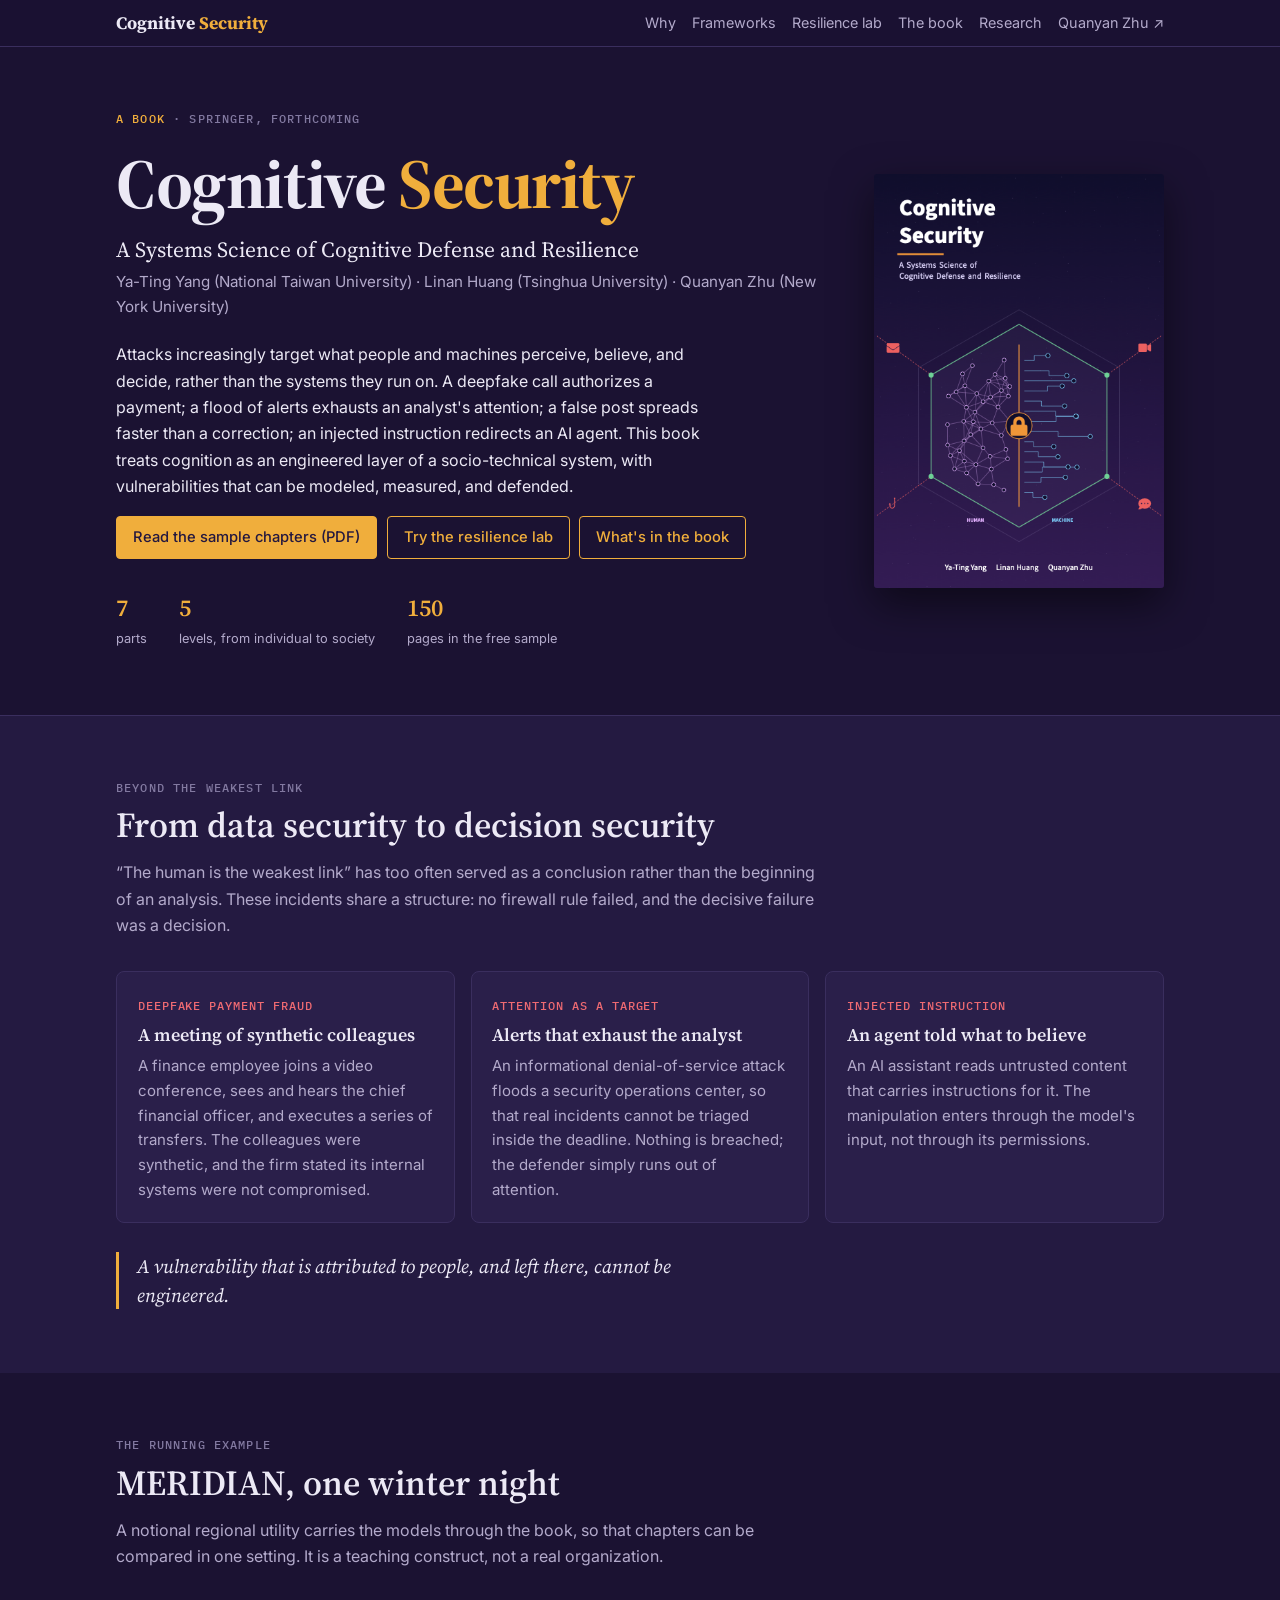
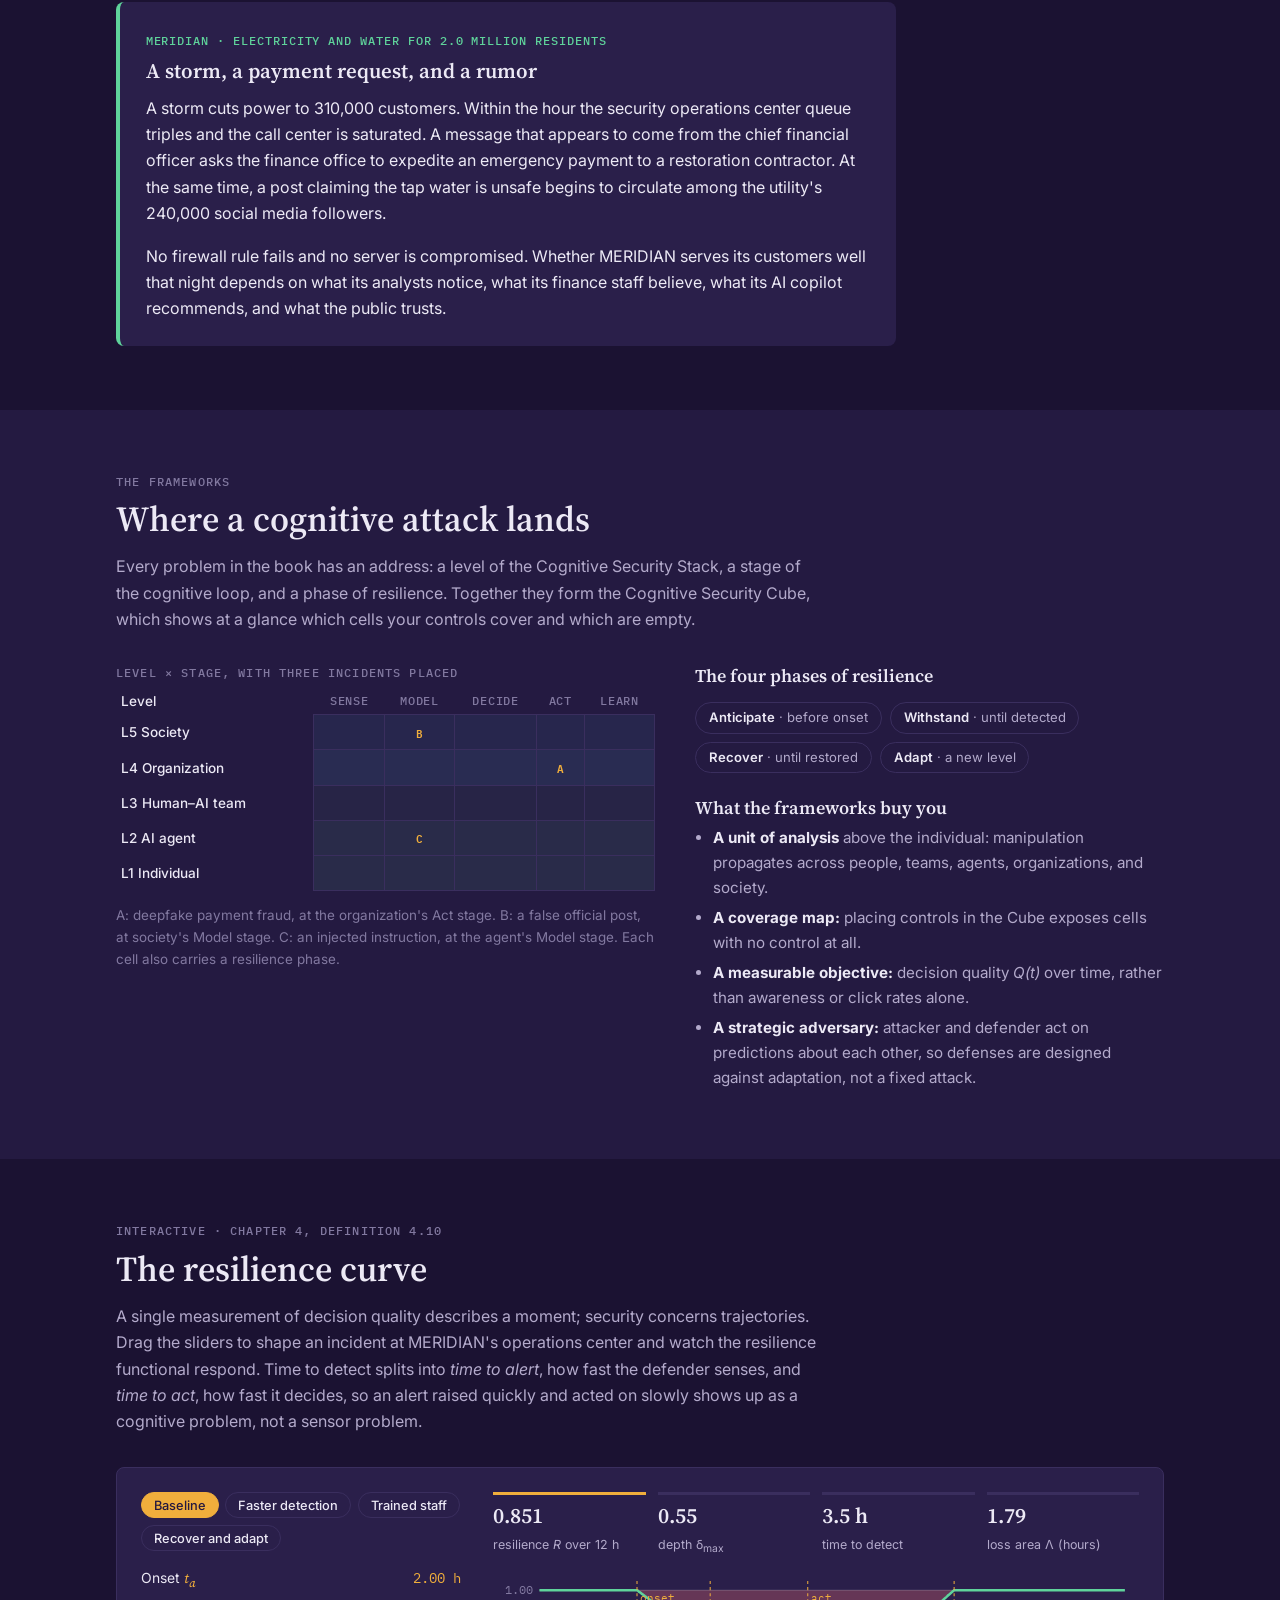
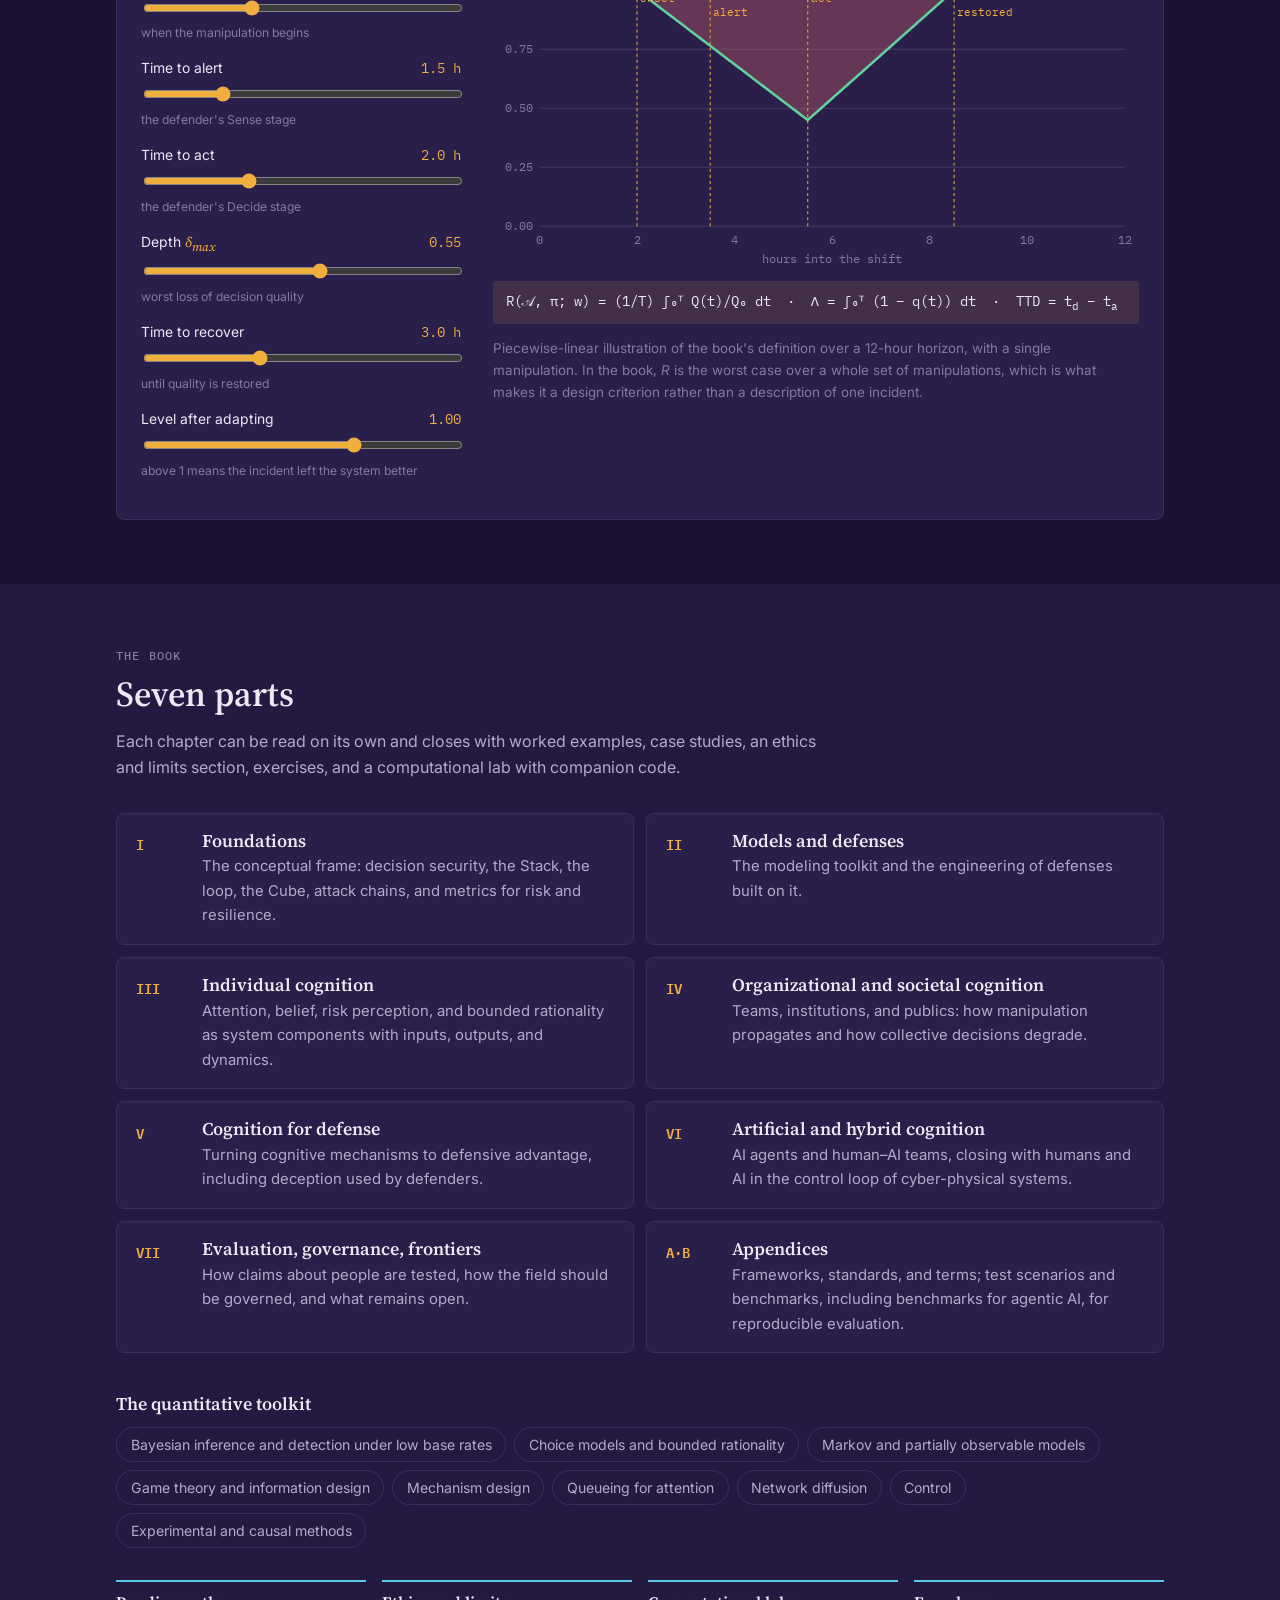
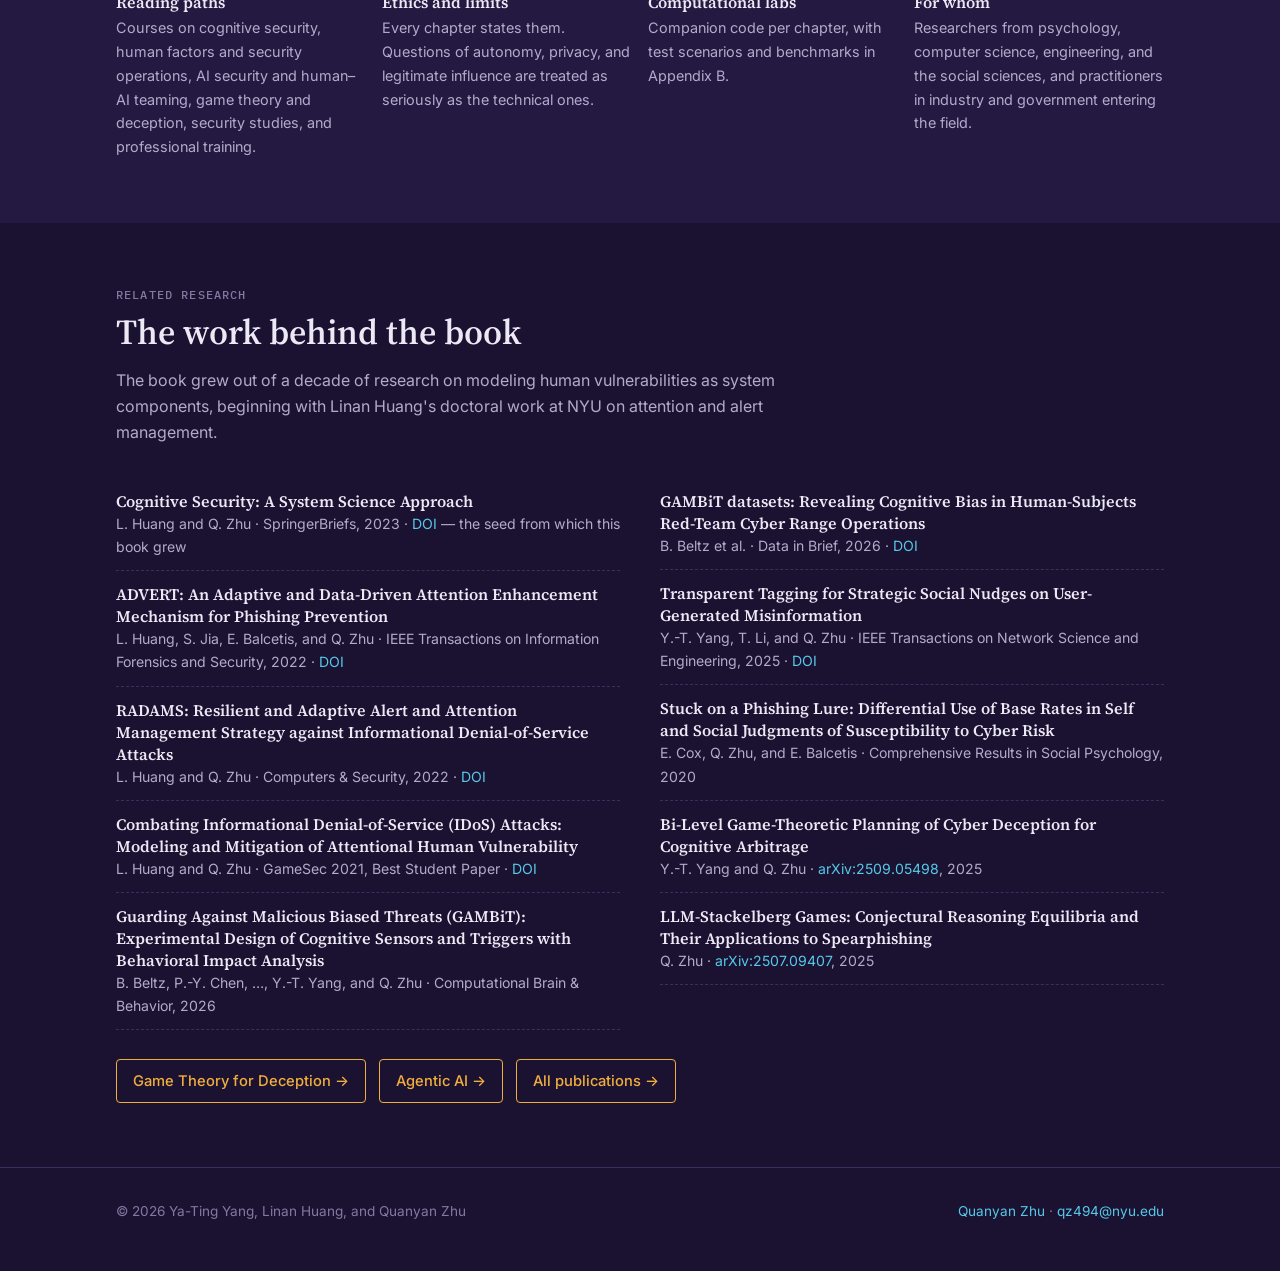
==== cognitive-security/index.html @ 88031d75 "Add Cognitive Security book site under /cognitive-security Co-Authored-By: Claude Opus 5 <noreply@an" ====
<!DOCTYPE html>
<html lang="en">
<head>
  <meta charset="utf-8">
  <meta name="viewport" content="width=device-width, initial-scale=1">
  <title>Cognitive Security: A Systems Science of Cognitive Defense and Resilience</title>
  <meta name="description" content="Cognitive Security, a book by Ya-Ting Yang, Linan Huang and Quanyan Zhu: a systems science of cognitive defense and resilience. Frameworks, an interactive resilience lab, free sample chapters, and the research behind them.">
  <meta name="author" content="Ya-Ting Yang, Linan Huang, Quanyan Zhu">
  <meta name="theme-color" content="#1b1232">
  <link rel="canonical" href="https://quanyan8.github.io/cognitive-security/">
  <meta property="og:type" content="book">
  <meta property="og:site_name" content="Quanyan Zhu">
  <meta property="og:title" content="Cognitive Security: A Systems Science of Cognitive Defense and Resilience">
  <meta property="og:description" content="Human and machine cognition as a security frontier: frameworks, metrics, an interactive resilience lab, and free sample chapters.">
  <meta property="og:url" content="https://quanyan8.github.io/cognitive-security/">
  <meta property="og:image" content="https://quanyan8.github.io/assets/books/cognitive-security-cover.png">
  <meta name="twitter:card" content="summary_large_image">
  <link rel="icon" href="data:image/svg+xml,%3Csvg xmlns='http://www.w3.org/2000/svg' viewBox='0 0 32 32'%3E%3Crect width='32' height='32' rx='4' fill='%231b1232'/%3E%3Ccircle cx='11' cy='16' r='5' fill='none' stroke='%235fd39b' stroke-width='2'/%3E%3Cpath d='M21 11h6M21 16h6M21 21h6' stroke='%2356c8e8' stroke-width='2'/%3E%3Ccircle cx='16' cy='16' r='2.4' fill='%23f0ae3c'/%3E%3C/svg%3E">
  <link rel="preconnect" href="https://fonts.googleapis.com">
  <link rel="preconnect" href="https://fonts.gstatic.com" crossorigin>
  <link href="https://fonts.googleapis.com/css2?family=Inter:wght@400;500;600&family=Source+Serif+4:ital,opsz,wght@0,8..60,400;0,8..60,600;0,8..60,700;1,8..60,400&family=IBM+Plex+Mono:wght@400;500;600&display=swap" rel="stylesheet">
  <link rel="stylesheet" href="style.css">
  <script type="application/ld+json">
  {
    "@context": "https://schema.org",
    "@type": "Book",
    "name": "Cognitive Security: A Systems Science of Cognitive Defense and Resilience",
    "author": [
      {"@type": "Person", "name": "Ya-Ting Yang"},
      {"@type": "Person", "name": "Linan Huang"},
      {"@type": "Person", "@id": "https://quanyan8.github.io/#person", "name": "Quanyan Zhu", "url": "https://quanyan8.github.io/"}
    ],
    "publisher": {"@type": "Organization", "name": "Springer"},
    "url": "https://quanyan8.github.io/cognitive-security/",
    "image": "https://quanyan8.github.io/assets/books/cognitive-security-cover.png",
    "inLanguage": "en",
    "about": ["Cognitive security", "Human factors in security", "Cyber deception", "Misinformation", "Human-AI teaming", "Resilience", "Game theory"],
    "workExample": {"@type": "Book", "name": "Cognitive Security: sample chapters (Part I)", "url": "https://quanyan8.github.io/assets/books/cognitive-security-sample.pdf", "bookFormat": "https://schema.org/EBook", "isAccessibleForFree": true}
  }
  </script>
</head>
<body>
  <nav class="nav" aria-label="Site"><div class="wrap">
    <a class="brand" href="./">Cognitive <span>Security</span></a>
    <div class="links">
      <a href="#why">Why</a>
      <a href="#frameworks">Frameworks</a>
      <a href="#lab">Resilience lab</a>
      <a href="#parts">The book</a>
      <a href="#research">Research</a>
      <a href="../">Quanyan Zhu ↗</a>
    </div>
  </div></nav>

  <header class="hero"><div class="wrap grid">
    <div>
      <p class="label"><b>A book</b> · Springer, forthcoming</p>
      <h1>Cognitive <em>Security</em></h1>
      <p class="sub">A Systems Science of Cognitive Defense and Resilience</p>
      <p class="by">Ya-Ting Yang (National Taiwan University) · Linan Huang (Tsinghua University) · Quanyan Zhu (New York University)</p>
      <p class="lede">Attacks increasingly target what people and machines perceive, believe, and decide, rather than the
        systems they run on. A deepfake call authorizes a payment; a flood of alerts exhausts an analyst's attention; a
        false post spreads faster than a correction; an injected instruction redirects an AI agent. This book treats
        cognition as an engineered layer of a socio-technical system, with vulnerabilities that can be modeled,
        measured, and defended.</p>
      <div class="btns">
        <a class="btn primary" href="../assets/books/cognitive-security-sample.pdf">Read the sample chapters (PDF)</a>
        <a class="btn" href="#lab">Try the resilience lab</a>
        <a class="btn" href="#parts">What's in the book</a>
      </div>
      <div class="facts">
        <div><b>7</b><span>parts</span></div>
        <div><b>5</b><span>levels, from individual to society</span></div>
        <div><b>150</b><span>pages in the free sample</span></div>
      </div>
    </div>
    <a class="cover" href="../assets/books/cognitive-security-sample.pdf"><img src="../assets/books/cognitive-security-cover.png" alt="Cover of Cognitive Security by Ya-Ting Yang, Linan Huang and Quanyan Zhu" width="420" height="600"></a>
  </div></header>

  <main>
    <section id="why" class="band"><div class="wrap">
      <div class="sec-head">
        <span class="label">Beyond the weakest link</span>
        <h2>From data security to decision security</h2>
        <p>“The human is the weakest link” has too often served as a conclusion rather than the beginning of an
          analysis. These incidents share a structure: no firewall rule failed, and the decisive failure was a decision.</p>
      </div>
      <div class="cards">
        <div class="card"><span class="k">Deepfake payment fraud</span><h3>A meeting of synthetic colleagues</h3><p>A finance employee joins a video conference, sees and hears the chief financial officer, and executes a series of transfers. The colleagues were synthetic, and the firm stated its internal systems were not compromised.</p></div>
        <div class="card"><span class="k">Attention as a target</span><h3>Alerts that exhaust the analyst</h3><p>An informational denial-of-service attack floods a security operations center, so that real incidents cannot be triaged inside the deadline. Nothing is breached; the defender simply runs out of attention.</p></div>
        <div class="card"><span class="k">Injected instruction</span><h3>An agent told what to believe</h3><p>An AI assistant reads untrusted content that carries instructions for it. The manipulation enters through the model's input, not through its permissions.</p></div>
      </div>
      <p class="pull">A vulnerability that is attributed to people, and left there, cannot be engineered.</p>
    </div></section>

    <section id="scenario"><div class="wrap">
      <div class="sec-head">
        <span class="label">The running example</span>
        <h2>MERIDIAN, one winter night</h2>
        <p>A notional regional utility carries the models through the book, so that chapters can be compared in one
          setting. It is a teaching construct, not a real organization.</p>
      </div>
      <div class="scenario">
        <span class="k">MERIDIAN · electricity and water for 2.0 million residents</span>
        <h3>A storm, a payment request, and a rumor</h3>
        <p>A storm cuts power to 310,000 customers. Within the hour the security operations center queue triples and the
          call center is saturated. A message that appears to come from the chief financial officer asks the finance office
          to expedite an emergency payment to a restoration contractor. At the same time, a post claiming the tap water is
          unsafe begins to circulate among the utility's 240,000 social media followers.</p>
        <p>No firewall rule fails and no server is compromised. Whether MERIDIAN serves its customers well that night
          depends on what its analysts notice, what its finance staff believe, what its AI copilot recommends, and what the
          public trusts.</p>
      </div>
    </div></section>

    <section id="frameworks" class="band"><div class="wrap">
      <div class="sec-head">
        <span class="label">The frameworks</span>
        <h2>Where a cognitive attack lands</h2>
        <p>Every problem in the book has an address: a level of the Cognitive Security Stack, a stage of the cognitive
          loop, and a phase of resilience. Together they form the Cognitive Security Cube, which shows at a glance which
          cells your controls cover and which are empty.</p>
      </div>
      <div class="fw">
        <div class="grid-wrap">
          <table class="stack">
            <caption class="label" style="text-align:left;padding-bottom:.5rem">Level × stage, with three incidents placed</caption>
            <thead><tr><th class="lv">Level</th><th>Sense</th><th>Model</th><th>Decide</th><th>Act</th><th>Learn</th></tr></thead>
            <tbody>
              <tr><th class="lv">L5 Society</th><td></td><td class="hot"><span>B</span></td><td></td><td></td><td></td></tr>
              <tr><th class="lv">L4 Organization</th><td></td><td></td><td></td><td class="hot"><span>A</span></td><td></td></tr>
              <tr><th class="lv">L3 Human–AI team</th><td></td><td></td><td></td><td></td><td></td></tr>
              <tr><th class="lv">L2 AI agent</th><td></td><td class="hot"><span>C</span></td><td></td><td></td><td></td></tr>
              <tr><th class="lv">L1 Individual</th><td></td><td></td><td></td><td></td><td></td></tr>
            </tbody>
          </table>
          <p class="lab-note">A: deepfake payment fraud, at the organization's Act stage. B: a false official post, at society's
            Model stage. C: an injected instruction, at the agent's Model stage. Each cell also carries a resilience phase.</p>
        </div>
        <div>
          <h3>The four phases of resilience</h3>
          <div class="phases">
            <span class="phase"><b>Anticipate</b> · before onset</span>
            <span class="phase"><b>Withstand</b> · until detected</span>
            <span class="phase"><b>Recover</b> · until restored</span>
            <span class="phase"><b>Adapt</b> · a new level</span>
          </div>
          <h3 style="margin-top:1.5rem">What the frameworks buy you</h3>
          <ul>
            <li><b>A unit of analysis</b> above the individual: manipulation propagates across people, teams, agents, organizations, and society.</li>
            <li><b>A coverage map:</b> placing controls in the Cube exposes cells with no control at all.</li>
            <li><b>A measurable objective:</b> decision quality <i>Q(t)</i> over time, rather than awareness or click rates alone.</li>
            <li><b>A strategic adversary:</b> attacker and defender act on predictions about each other, so defenses are designed against adaptation, not a fixed attack.</li>
          </ul>
        </div>
      </div>
    </div></section>

    <section id="lab"><div class="wrap">
      <div class="sec-head">
        <span class="label">Interactive · Chapter 4, Definition 4.10</span>
        <h2>The resilience curve</h2>
        <p>A single measurement of decision quality describes a moment; security concerns trajectories. Drag the sliders to
          shape an incident at MERIDIAN's operations center and watch the resilience functional respond. Time to detect
          splits into <em>time to alert</em>, how fast the defender senses, and <em>time to act</em>, how fast it decides,
          so an alert raised quickly and acted on slowly shows up as a cognitive problem, not a sensor problem.</p>
      </div>
      <div class="lab">
        <form onsubmit="return false" aria-label="Resilience curve parameters">
          <div class="presets" role="group" aria-label="Scenarios">
            <button type="button" data-p="2,1.5,2,0.55,3,1" aria-pressed="true">Baseline</button>
            <button type="button" data-p="2,0.4,0.6,0.35,1.6,1" aria-pressed="false">Faster detection</button>
            <button type="button" data-p="2,1.5,2,0.25,3,1" aria-pressed="false">Trained staff</button>
            <button type="button" data-p="2,1.5,2,0.55,1.2,1.04" aria-pressed="false">Recover and adapt</button>
          </div>
          <div class="field"><label for="ta"><span>Onset <i>t<sub>a</sub></i></span><output id="ta-o"></output></label><input type="range" id="ta" min="0" max="6" step="0.25" value="2"><small>when the manipulation begins</small></div>
          <div class="field"><label for="tal"><span>Time to alert</span><output id="tal-o"></output></label><input type="range" id="tal" min="0.1" max="6" step="0.1" value="1.5"><small>the defender's Sense stage</small></div>
          <div class="field"><label for="tact"><span>Time to act</span><output id="tact-o"></output></label><input type="range" id="tact" min="0.1" max="6" step="0.1" value="2"><small>the defender's Decide stage</small></div>
          <div class="field"><label for="depth"><span>Depth <i>δ<sub>max</sub></i></span><output id="depth-o"></output></label><input type="range" id="depth" min="0.05" max="0.95" step="0.05" value="0.55"><small>worst loss of decision quality</small></div>
          <div class="field"><label for="ttr"><span>Time to recover</span><output id="ttr-o"></output></label><input type="range" id="ttr" min="0.2" max="8" step="0.2" value="3"><small>until quality is restored</small></div>
          <div class="field"><label for="adapt"><span>Level after adapting</span><output id="adapt-o"></output></label><input type="range" id="adapt" min="0.8" max="1.1" step="0.01" value="1"><small>above 1 means the incident left the system better</small></div>
        </form>
        <div>
          <div class="readout" aria-live="polite">
            <div class="r"><b id="r-R">–</b><span>resilience <i>R</i> over 12 h</span></div>
            <div><b id="r-depth">–</b><span>depth δ<sub>max</sub></span></div>
            <div><b id="r-ttd">–</b><span>time to detect</span></div>
            <div><b id="r-loss">–</b><span>loss area Λ (hours)</span></div>
          </div>
          <svg id="curve" viewBox="0 0 640 290" role="img" aria-labelledby="curve-title"><title id="curve-title">Normalized decision quality through an incident</title></svg>
          <div class="formula">R(𝒜, π; w) = (1/T) ∫₀ᵀ Q(t)/Q₀ dt &nbsp;·&nbsp; Λ = ∫₀ᵀ (1 − q(t)) dt &nbsp;·&nbsp; TTD = t<sub>d</sub> − t<sub>a</sub></div>
          <p class="lab-note">Piecewise-linear illustration of the book's definition over a 12-hour horizon, with a single
            manipulation. In the book, <i>R</i> is the worst case over a whole set of manipulations, which is what makes it a
            design criterion rather than a description of one incident.</p>
        </div>
      </div>
    </div></section>

    <section id="parts" class="band"><div class="wrap">
      <div class="sec-head">
        <span class="label">The book</span>
        <h2>Seven parts</h2>
        <p>Each chapter can be read on its own and closes with worked examples, case studies, an ethics and limits section,
          exercises, and a computational lab with companion code.</p>
      </div>
      <div class="parts">
        <div class="part"><span class="n">I</span><div><h3>Foundations</h3><p>The conceptual frame: decision security, the Stack, the loop, the Cube, attack chains, and metrics for risk and resilience.</p></div></div>
        <div class="part"><span class="n">II</span><div><h3>Models and defenses</h3><p>The modeling toolkit and the engineering of defenses built on it.</p></div></div>
        <div class="part"><span class="n">III</span><div><h3>Individual cognition</h3><p>Attention, belief, risk perception, and bounded rationality as system components with inputs, outputs, and dynamics.</p></div></div>
        <div class="part"><span class="n">IV</span><div><h3>Organizational and societal cognition</h3><p>Teams, institutions, and publics: how manipulation propagates and how collective decisions degrade.</p></div></div>
        <div class="part"><span class="n">V</span><div><h3>Cognition for defense</h3><p>Turning cognitive mechanisms to defensive advantage, including deception used by defenders.</p></div></div>
        <div class="part"><span class="n">VI</span><div><h3>Artificial and hybrid cognition</h3><p>AI agents and human–AI teams, closing with humans and AI in the control loop of cyber-physical systems.</p></div></div>
        <div class="part"><span class="n">VII</span><div><h3>Evaluation, governance, frontiers</h3><p>How claims about people are tested, how the field should be governed, and what remains open.</p></div></div>
        <div class="part"><span class="n">A·B</span><div><h3>Appendices</h3><p>Frameworks, standards, and terms; test scenarios and benchmarks, including benchmarks for agentic AI, for reproducible evaluation.</p></div></div>
      </div>

      <h3 style="margin:2.5rem 0 .8rem">The quantitative toolkit</h3>
      <ul class="tags">
        <li>Bayesian inference and detection under low base rates</li>
        <li>Choice models and bounded rationality</li>
        <li>Markov and partially observable models</li>
        <li>Game theory and information design</li>
        <li>Mechanism design</li>
        <li>Queueing for attention</li>
        <li>Network diffusion</li>
        <li>Control</li>
        <li>Experimental and causal methods</li>
      </ul>

      <div class="feats">
        <div class="feat"><h3>Reading paths</h3><p>Courses on cognitive security, human factors and security operations, AI security and human–AI teaming, game theory and deception, security studies, and professional training.</p></div>
        <div class="feat"><h3>Ethics and limits</h3><p>Every chapter states them. Questions of autonomy, privacy, and legitimate influence are treated as seriously as the technical ones.</p></div>
        <div class="feat"><h3>Computational labs</h3><p>Companion code per chapter, with test scenarios and benchmarks in Appendix B.</p></div>
        <div class="feat"><h3>For whom</h3><p>Researchers from psychology, computer science, engineering, and the social sciences, and practitioners in industry and government entering the field.</p></div>
      </div>
    </div></section>

    <section id="research"><div class="wrap">
      <div class="sec-head">
        <span class="label">Related research</span>
        <h2>The work behind the book</h2>
        <p>The book grew out of a decade of research on modeling human vulnerabilities as system components, beginning with
          Linan Huang's doctoral work at NYU on attention and alert management.</p>
      </div>
      <ul class="papers">
        <li><div class="t">Cognitive Security: A System Science Approach</div><div class="m">L. Huang and Q. Zhu · SpringerBriefs, 2023 · <a href="https://doi.org/10.1007/978-3-031-43652-9">DOI</a> — the seed from which this book grew</div></li>
        <li><div class="t">ADVERT: An Adaptive and Data-Driven Attention Enhancement Mechanism for Phishing Prevention</div><div class="m">L. Huang, S. Jia, E. Balcetis, and Q. Zhu · IEEE Transactions on Information Forensics and Security, 2022 · <a href="https://doi.org/10.1109/tifs.2022.3189530">DOI</a></div></li>
        <li><div class="t">RADAMS: Resilient and Adaptive Alert and Attention Management Strategy against Informational Denial-of-Service Attacks</div><div class="m">L. Huang and Q. Zhu · Computers &amp; Security, 2022 · <a href="https://doi.org/10.1016/j.cose.2022.102844">DOI</a></div></li>
        <li><div class="t">Combating Informational Denial-of-Service (IDoS) Attacks: Modeling and Mitigation of Attentional Human Vulnerability</div><div class="m">L. Huang and Q. Zhu · GameSec 2021, Best Student Paper · <a href="https://doi.org/10.1007/978-3-030-90370-1_17">DOI</a></div></li>
        <li><div class="t">Guarding Against Malicious Biased Threats (GAMBiT): Experimental Design of Cognitive Sensors and Triggers with Behavioral Impact Analysis</div><div class="m">B. Beltz, P.-Y. Chen, …, Y.-T. Yang, and Q. Zhu · Computational Brain &amp; Behavior, 2026</div></li>
        <li><div class="t">GAMBiT datasets: Revealing Cognitive Bias in Human-Subjects Red-Team Cyber Range Operations</div><div class="m">B. Beltz et al. · Data in Brief, 2026 · <a href="https://doi.org/10.1016/j.dib.2026.112476">DOI</a></div></li>
        <li><div class="t">Transparent Tagging for Strategic Social Nudges on User-Generated Misinformation</div><div class="m">Y.-T. Yang, T. Li, and Q. Zhu · IEEE Transactions on Network Science and Engineering, 2025 · <a href="https://doi.org/10.1109/TNSE.2025.3591983">DOI</a></div></li>
        <li><div class="t">Stuck on a Phishing Lure: Differential Use of Base Rates in Self and Social Judgments of Susceptibility to Cyber Risk</div><div class="m">E. Cox, Q. Zhu, and E. Balcetis · Comprehensive Results in Social Psychology, 2020</div></li>
        <li><div class="t">Bi-Level Game-Theoretic Planning of Cyber Deception for Cognitive Arbitrage</div><div class="m">Y.-T. Yang and Q. Zhu · <a href="https://arxiv.org/abs/2509.05498">arXiv:2509.05498</a>, 2025</div></li>
        <li><div class="t">LLM-Stackelberg Games: Conjectural Reasoning Equilibria and Their Applications to Spearphishing</div><div class="m">Q. Zhu · <a href="https://arxiv.org/abs/2507.09407">arXiv:2507.09407</a>, 2025</div></li>
      </ul>
      <div class="see">
        <a class="btn" href="../deception/">Game Theory for Deception →</a>
        <a class="btn" href="../agentic-ai/">Agentic AI →</a>
        <a class="btn" href="../publications.html">All publications →</a>
      </div>
    </div></section>
  </main>

  <footer><div class="wrap">
    <span>© 2026 Ya-Ting Yang, Linan Huang, and Quanyan Zhu</span>
    <span><a href="../">Quanyan Zhu</a> · <a href="mailto:qz494@nyu.edu">qz494@nyu.edu</a></span>
  </div></footer>

  <script>
  (function () {
    const $ = id => document.getElementById(id);
    const keys = ['ta', 'tal', 'tact', 'depth', 'ttr', 'adapt'];
    const H = 12;                       // evaluation horizon, hours
    const fmt = {
      ta: v => v.toFixed(2) + ' h', tal: v => v.toFixed(1) + ' h', tact: v => v.toFixed(1) + ' h',
      depth: v => v.toFixed(2), ttr: v => v.toFixed(1) + ' h', adapt: v => v.toFixed(2)
    };
    const svg = $('curve'), NS = 'http://www.w3.org/2000/svg';
    const W = 640, Hp = 290, L = 46, R = 14, T = 16, B = 40;
    const el = (n, a, t) => { const e = document.createElementNS(NS, n); for (const k in a) e.setAttribute(k, a[k]); if (t != null) e.textContent = t; svg.appendChild(e); return e; };

    // q(t): nominal until onset, degrading while undetected, recovering after the defender acts,
    // then settling at the adapted level. Piecewise linear, as in the book's illustration.
    function q(t, p) {
      const td = p.ta + p.tal + p.tact, tr = td + p.ttr, low = 1 - p.depth;
      if (t <= p.ta) return 1;
      if (t <= td) return 1 - p.depth * (t - p.ta) / Math.max(td - p.ta, 1e-6);
      if (t <= tr) return low + (p.adapt - low) * (t - td) / Math.max(p.ttr, 1e-6);
      return p.adapt;
    }

    function update() {
      const p = {};
      for (const k of keys) { p[k] = parseFloat($(k).value); $(k + '-o').textContent = fmt[k](p[k]); }
      const td = p.ta + p.tal + p.tact, tr = td + p.ttr;
      const N = 600, dt = H / N;
      let area = 0, loss = 0;
      for (let i = 0; i < N; i++) {
        const v = q((i + 0.5) * dt, p);
        area += v * dt; loss += (1 - v) * dt;
      }
      $('r-R').textContent = (area / H).toFixed(3);
      $('r-depth').textContent = p.depth.toFixed(2);
      $('r-ttd').textContent = (p.tal + p.tact).toFixed(1) + ' h';
      $('r-loss').textContent = loss.toFixed(2);

      while (svg.lastChild && svg.lastChild.nodeName !== 'title') svg.removeChild(svg.lastChild);
      const x = t => L + (W - L - R) * t / H;
      const y = v => Hp - B - (Hp - T - B) * v;
      for (let i = 0; i <= 4; i++) {
        const v = i / 4;
        el('line', { x1: L, x2: W - R, y1: y(v), y2: y(v), class: 'axis' });
        el('text', { x: L - 6, y: y(v) + 4, 'text-anchor': 'end' }, v.toFixed(2));
      }
      for (let h = 0; h <= H; h += 2) el('text', { x: x(h), y: Hp - B + 17, 'text-anchor': 'middle' }, h);
      el('text', { x: (L + W - R) / 2, y: Hp - 4, 'text-anchor': 'middle' }, 'hours into the shift');

      // Shade the deficit (below nominal) and any gain (above it).
      const pts = [];
      for (let i = 0; i <= N; i++) { const t = i * dt; pts.push([x(t), y(q(t, p)), q(t, p)]); }
      const seg = (test, cls) => {
        let run = [];
        const flush = () => {
          if (run.length > 1) {
            const d = 'M' + run[0][0].toFixed(1) + ' ' + y(1).toFixed(1) + ' ' +
              run.map(q2 => 'L' + q2[0].toFixed(1) + ' ' + q2[1].toFixed(1)).join(' ') +
              ' L' + run[run.length - 1][0].toFixed(1) + ' ' + y(1).toFixed(1) + ' Z';
            el('path', { d, class: cls });
          }
          run = [];
        };
        for (const pt of pts) { if (test(pt[2])) run.push(pt); else flush(); }
        flush();
      };
      seg(v => v < 1, 'loss');
      seg(v => v > 1, 'gain');
      el('line', { x1: L, x2: W - R, y1: y(1), y2: y(1), class: 'axis' });
      el('path', { d: pts.map((q2, i) => (i ? 'L' : 'M') + q2[0].toFixed(1) + ' ' + q2[1].toFixed(1)).join(' '), class: 'q' });

      [[p.ta, 'onset'], [p.ta + p.tal, 'alert'], [td, 'act'], [tr, 'restored']].forEach(([t, lbl], i) => {
        if (t > H) return;
        el('line', { x1: x(t), x2: x(t), y1: y(0), y2: y(1.04), class: 'mark' });
        el('text', { x: x(t) + 3, y: T + 12 + (i % 2) * 14, class: 'marklabel' }, lbl);
      });
    }

    document.querySelectorAll('.presets button').forEach(btn => btn.addEventListener('click', () => {
      const v = btn.dataset.p.split(',');
      keys.forEach((k, i) => { $(k).value = v[i]; });
      document.querySelectorAll('.presets button').forEach(b => b.setAttribute('aria-pressed', b === btn));
      update();
    }));
    keys.forEach(k => $(k).addEventListener('input', () => {
      document.querySelectorAll('.presets button').forEach(b => b.setAttribute('aria-pressed', 'false'));
      update();
    }));
    update();
  })();
  </script>
</body>
</html>
---- cognitive-security/style.css ----
/* Palette from the book cover: indigo field, a green human side, a cyan machine side, a gold lock. */
:root {
  color-scheme: dark;
  --bg: #1b1232;
  --bg-2: #241a41;
  --panel: #2a1f4a;
  --ink: #ece9f5;
  --muted: #b3aacb;
  --faint: #8279a0;
  --rule: #3a2e5e;
  --human: #5fd39b;
  --machine: #56c8e8;
  --gold: #f0ae3c;
  --coral: #ef6a72;
  --serif: "Source Serif 4", Georgia, serif;
  --sans: "Inter", -apple-system, BlinkMacSystemFont, "Segoe UI", sans-serif;
  --mono: "IBM Plex Mono", ui-monospace, Menlo, monospace;
}

* { box-sizing: border-box; }
html { scroll-behavior: smooth; scroll-padding-top: 64px; }
body { margin: 0; background: var(--bg); color: var(--ink); font: 16px/1.65 var(--sans); -webkit-font-smoothing: antialiased; }
a { color: var(--machine); text-decoration: none; }
a:hover { text-decoration: underline; }
h1, h2, h3 { font-family: var(--serif); line-height: 1.2; margin: 0; }
h2 { font-size: clamp(1.6rem, 3.2vw, 2.2rem); font-weight: 600; }
h3 { font-size: 1.12rem; font-weight: 600; }
p { margin: 0 0 1rem; }
.wrap { max-width: 1080px; margin: 0 auto; padding: 0 16px; }
.label { font: 500 .72rem var(--mono); letter-spacing: .1em; text-transform: uppercase; color: var(--faint); }
.label b { color: var(--gold); font-weight: 500; }

.nav { position: sticky; top: 0; z-index: 10; background: rgba(27, 18, 50, .92); backdrop-filter: blur(8px); border-bottom: 1px solid var(--rule); }
.nav .wrap { display: flex; align-items: center; gap: 1.25rem; padding: .7rem 16px; flex-wrap: wrap; }
.brand { font: 700 1.1rem var(--serif); color: var(--ink); }
.brand span { color: var(--gold); }
.nav .links { display: flex; gap: 1rem; flex-wrap: wrap; margin-left: auto; font-size: .9rem; }
.nav .links a { color: var(--muted); }
.nav .links a:hover { color: var(--ink); text-decoration: none; }

section { padding: 4rem 0; }
.band { background: var(--bg-2); }
.sec-head { margin-bottom: 2rem; max-width: 70ch; }
.sec-head .label { display: block; margin-bottom: .6rem; }
.sec-head p { color: var(--muted); margin-top: .8rem; }

/* Hero */
.hero { padding: 4rem 0; border-bottom: 1px solid var(--rule); }
.hero .grid { display: grid; grid-template-columns: 1fr 290px; gap: 3rem; align-items: center; }
.hero h1 { font-size: clamp(2.6rem, 7vw, 4.4rem); font-weight: 700; letter-spacing: -.02em; }
.hero h1 em { font-style: normal; color: var(--gold); }
.hero .sub { font: 400 clamp(1.1rem, 2.2vw, 1.35rem) var(--serif); margin: .5rem 0 .3rem; }
.hero .by { color: var(--muted); margin-bottom: 1.4rem; font-size: .95rem; }
.hero .lede { max-width: 60ch; }
.hero .cover img { width: 100%; height: auto; display: block; border-radius: 3px; box-shadow: 0 16px 42px rgba(0,0,0,.5); }
.btns { display: flex; flex-wrap: wrap; gap: .6rem; }
.btn { display: inline-block; padding: .55rem 1rem; border: 1.5px solid var(--gold); color: var(--gold); font-size: .92rem; font-weight: 500; border-radius: 4px; }
.btn:hover { background: rgba(240, 174, 60, .14); text-decoration: none; }
.btn.primary { background: var(--gold); color: #24183f; }
.btn.primary:hover { background: #f7c265; }
.facts { display: flex; gap: 2rem; flex-wrap: wrap; margin-top: 2rem; }
.facts b { display: block; font: 600 1.5rem var(--serif); color: var(--gold); }
.facts span { font-size: .8rem; color: var(--muted); }

.pull { font: italic 1.2rem/1.5 var(--serif); max-width: 62ch; border-left: 3px solid var(--gold); padding-left: 1.1rem; margin: 1.8rem 0 0; }

/* Incidents */
.cards { display: grid; grid-template-columns: repeat(3, 1fr); gap: 1rem; }
.card { background: var(--panel); border: 1px solid var(--rule); border-radius: 8px; padding: 1.2rem 1.3rem; }
.card .k { font: 500 .74rem var(--mono); letter-spacing: .08em; text-transform: uppercase; color: var(--coral); }
.card h3 { margin: .45rem 0 .5rem; }
.card p { color: var(--muted); font-size: .94rem; margin: 0; }

/* Scenario */
.scenario { background: var(--panel); border-left: 4px solid var(--human); border-radius: 8px; padding: 1.5rem 1.6rem; max-width: 78ch; }
.scenario .k { font: 500 .74rem var(--mono); letter-spacing: .08em; text-transform: uppercase; color: var(--human); }
.scenario h3 { margin: .4rem 0 .7rem; font-size: 1.3rem; }
.scenario p:last-child { margin-bottom: 0; }

/* Framework grid */
.fw { display: grid; grid-template-columns: 1.15fr 1fr; gap: 2.5rem; align-items: start; }
.grid-wrap { overflow-x: auto; }
table.stack { border-collapse: collapse; width: 100%; min-width: 420px; font-size: .84rem; }
table.stack th { font: 500 .72rem var(--mono); letter-spacing: .06em; text-transform: uppercase; color: var(--faint); font-weight: 500; padding: .35rem .3rem; text-align: center; }
table.stack th.lv { text-align: left; white-space: nowrap; color: var(--ink); font-family: var(--sans); font-size: .85rem; text-transform: none; letter-spacing: 0; }
table.stack td { border: 1px solid var(--rule); height: 2.2rem; background: rgba(95, 211, 155, .05); }
table.stack tr:nth-child(1) td { background: rgba(86, 200, 232, .07); }
table.stack tr:nth-child(2) td { background: rgba(86, 200, 232, .10); }
table.stack tr:nth-child(4) td, table.stack tr:nth-child(5) td { background: rgba(95, 211, 155, .09); }
table.stack td.hot { background: rgba(240, 174, 60, .3); position: relative; }
table.stack td.hot span { position: absolute; inset: 0; display: grid; place-items: center; font: 600 .7rem var(--mono); color: var(--gold); }
.phases { display: flex; gap: .5rem; flex-wrap: wrap; margin-top: 1rem; }
.phase { border: 1px solid var(--rule); border-radius: 999px; padding: .25rem .8rem; font-size: .82rem; color: var(--muted); }
.phase b { color: var(--ink); font-weight: 600; }
.fw ul { margin: .4rem 0 0; padding-left: 1.1rem; color: var(--muted); font-size: .95rem; }
.fw li { margin: .3rem 0; }
.fw li b { color: var(--ink); }

/* Resilience lab */
.lab { display: grid; grid-template-columns: 320px 1fr; gap: 2rem; background: var(--panel); border: 1px solid var(--rule); border-radius: 8px; padding: 1.5rem; }
.lab > * { min-width: 0; }
.field { margin-bottom: .9rem; }
.field label { display: flex; justify-content: space-between; gap: .5rem; font-size: .87rem; margin-bottom: .2rem; }
.field label i { font-family: var(--serif); font-style: italic; color: var(--gold); }
.field output { font-family: var(--mono); color: var(--gold); }
.field input { width: 100%; accent-color: var(--gold); }
.field small { display: block; font-size: .76rem; color: var(--faint); }
.presets { display: flex; gap: .4rem; flex-wrap: wrap; margin-bottom: 1rem; }
.presets button { font: 500 .8rem var(--sans); color: var(--ink); background: transparent; border: 1px solid var(--rule); border-radius: 999px; padding: .3rem .75rem; cursor: pointer; }
.presets button:hover { border-color: var(--gold); }
.presets button[aria-pressed="true"] { background: var(--gold); border-color: var(--gold); color: #24183f; }
.readout { display: grid; grid-template-columns: repeat(4, 1fr); gap: .75rem; margin-bottom: 1rem; }
.readout div { border-top: 3px solid var(--rule); padding-top: .4rem; }
.readout div.r { border-top-color: var(--gold); }
.readout b { display: block; font: 600 1.35rem var(--serif); font-variant-numeric: tabular-nums; }
.readout span { font-size: .78rem; color: var(--muted); }
#curve { width: 100%; height: auto; display: block; }
#curve text { font: 12px var(--mono); fill: var(--faint); }
#curve .axis { stroke: rgba(255,255,255,.12); }
#curve .q { stroke: var(--human); stroke-width: 2.5; fill: none; }
#curve .loss { fill: rgba(239, 106, 114, .3); }
#curve .gain { fill: rgba(95, 211, 155, .25); }
#curve .mark { stroke: var(--gold); stroke-dasharray: 3 3; stroke-width: 1; }
#curve .marklabel { fill: var(--gold); font-size: 11px; }
.formula { font-family: var(--mono); font-size: .85rem; background: rgba(240, 174, 60, .12); padding: .55rem .8rem; border-radius: 4px; margin-top: .9rem; overflow-x: auto; white-space: nowrap; }
.lab-note { font-size: .84rem; color: var(--faint); margin: .8rem 0 0; }

/* Parts */
.parts { display: grid; grid-template-columns: repeat(2, 1fr); gap: .75rem; }
.part { display: grid; grid-template-columns: 3.2rem 1fr; gap: .9rem; background: var(--panel); border: 1px solid var(--rule); border-radius: 8px; padding: 1rem 1.2rem; }
.part .n { font: 600 .85rem var(--mono); color: var(--gold); padding-top: .15rem; }
.part p { margin: .2rem 0 0; color: var(--muted); font-size: .93rem; }

/* Methods + features */
.tags { display: flex; flex-wrap: wrap; gap: .5rem; padding: 0; margin: 0; list-style: none; }
.tags li { border: 1px solid var(--rule); border-radius: 999px; padding: .3rem .85rem; font-size: .88rem; color: var(--muted); }
.feats { display: grid; grid-template-columns: repeat(4, 1fr); gap: 1rem; margin-top: 2rem; }
.feat { border-top: 2px solid var(--machine); padding-top: .7rem; }
.feat h3 { font-size: 1rem; }
.feat p { color: var(--muted); font-size: .9rem; margin: .25rem 0 0; }

/* Papers */
.papers { list-style: none; margin: 0; padding: 0; columns: 2; column-gap: 2.5rem; }
.papers li { break-inside: avoid; padding: .75rem 0; border-bottom: 1px dashed var(--rule); }
.papers .t { font: 600 1rem var(--serif); }
.papers .m { color: var(--muted); font-size: .88rem; }
.see { margin-top: 1.8rem; display: flex; gap: .8rem; flex-wrap: wrap; }

footer { padding: 2rem 0 3rem; color: var(--faint); font-size: .85rem; border-top: 1px solid var(--rule); }
footer .wrap { display: flex; justify-content: space-between; gap: 1rem; flex-wrap: wrap; }

@media (max-width: 880px) {
  .hero .grid, .fw, .lab, .parts { grid-template-columns: 1fr; }
  .hero .cover { max-width: 230px; }
  .cards, .feats { grid-template-columns: 1fr; }
  .readout { grid-template-columns: 1fr 1fr; }
  .papers { columns: 1; }
  section { padding: 3rem 0; }
}
@media (max-width: 520px) { .nav .links { margin-left: 0; gap: .8rem; } }
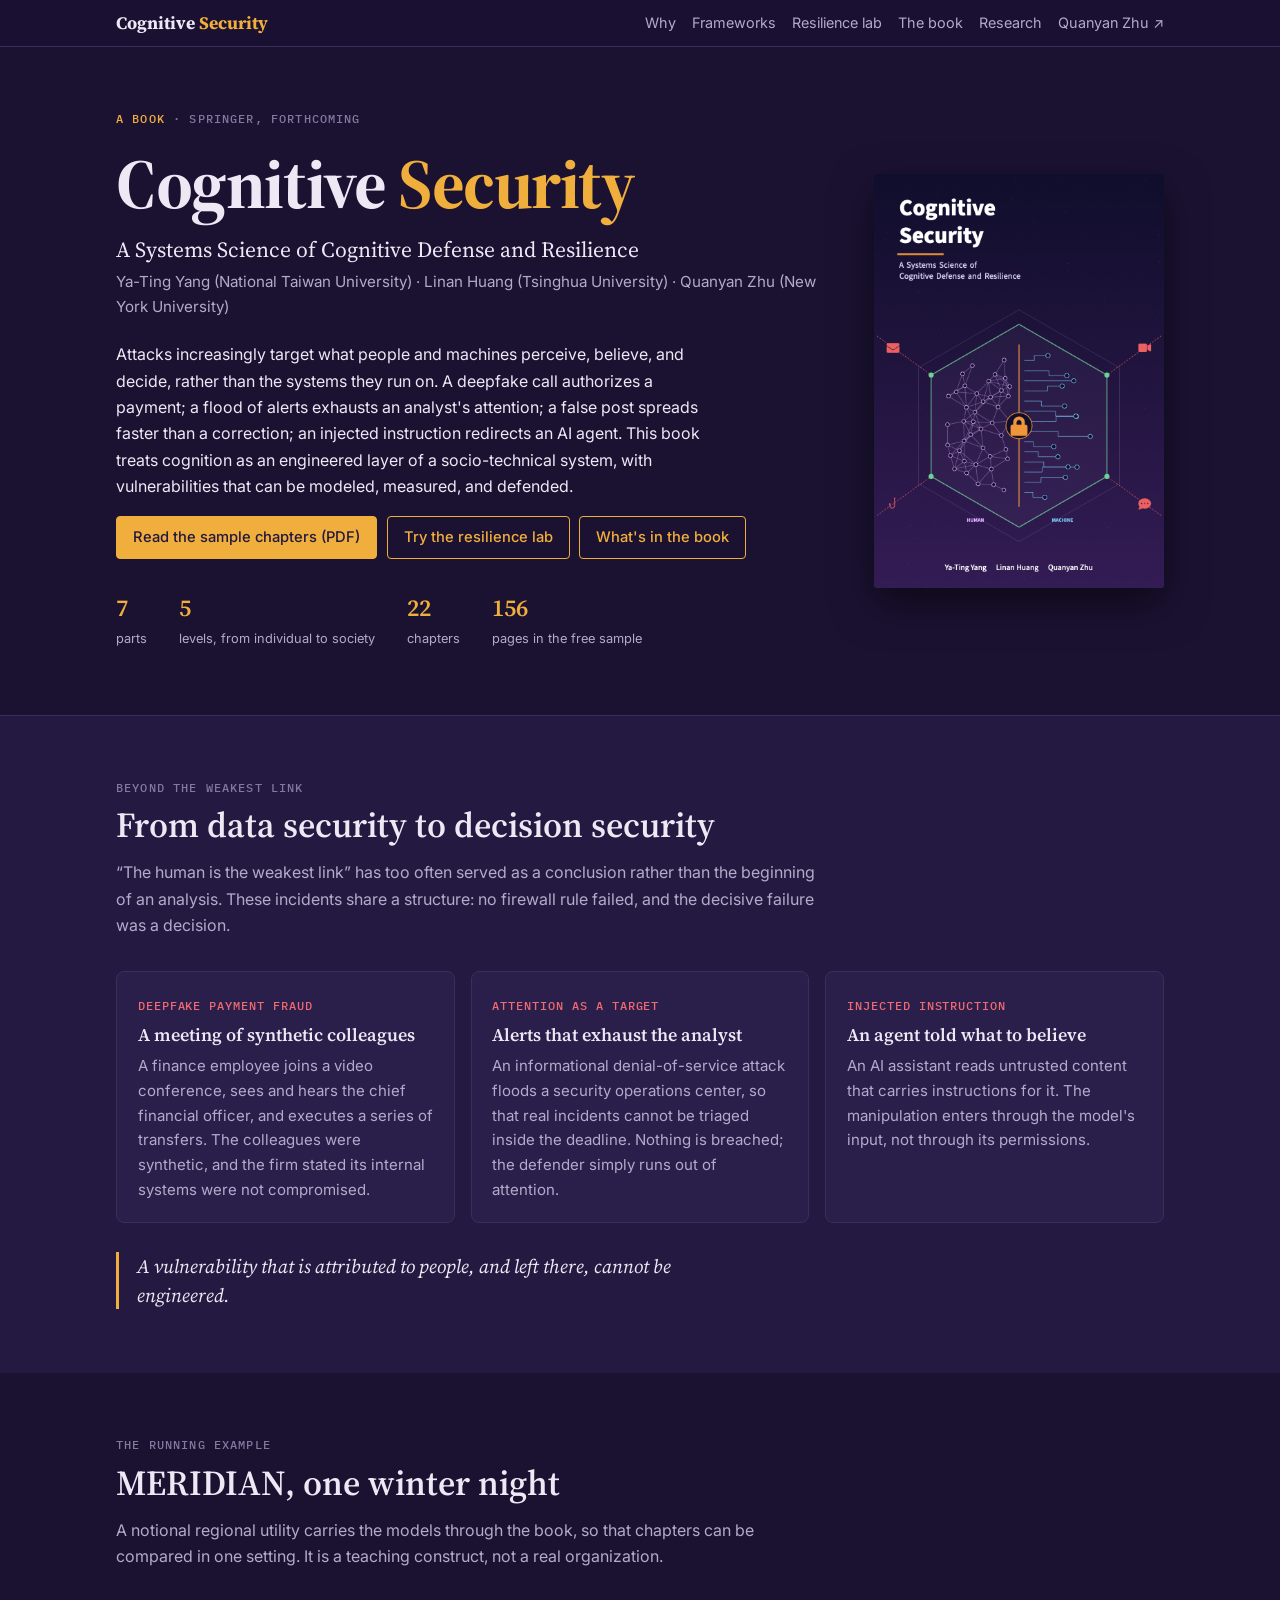
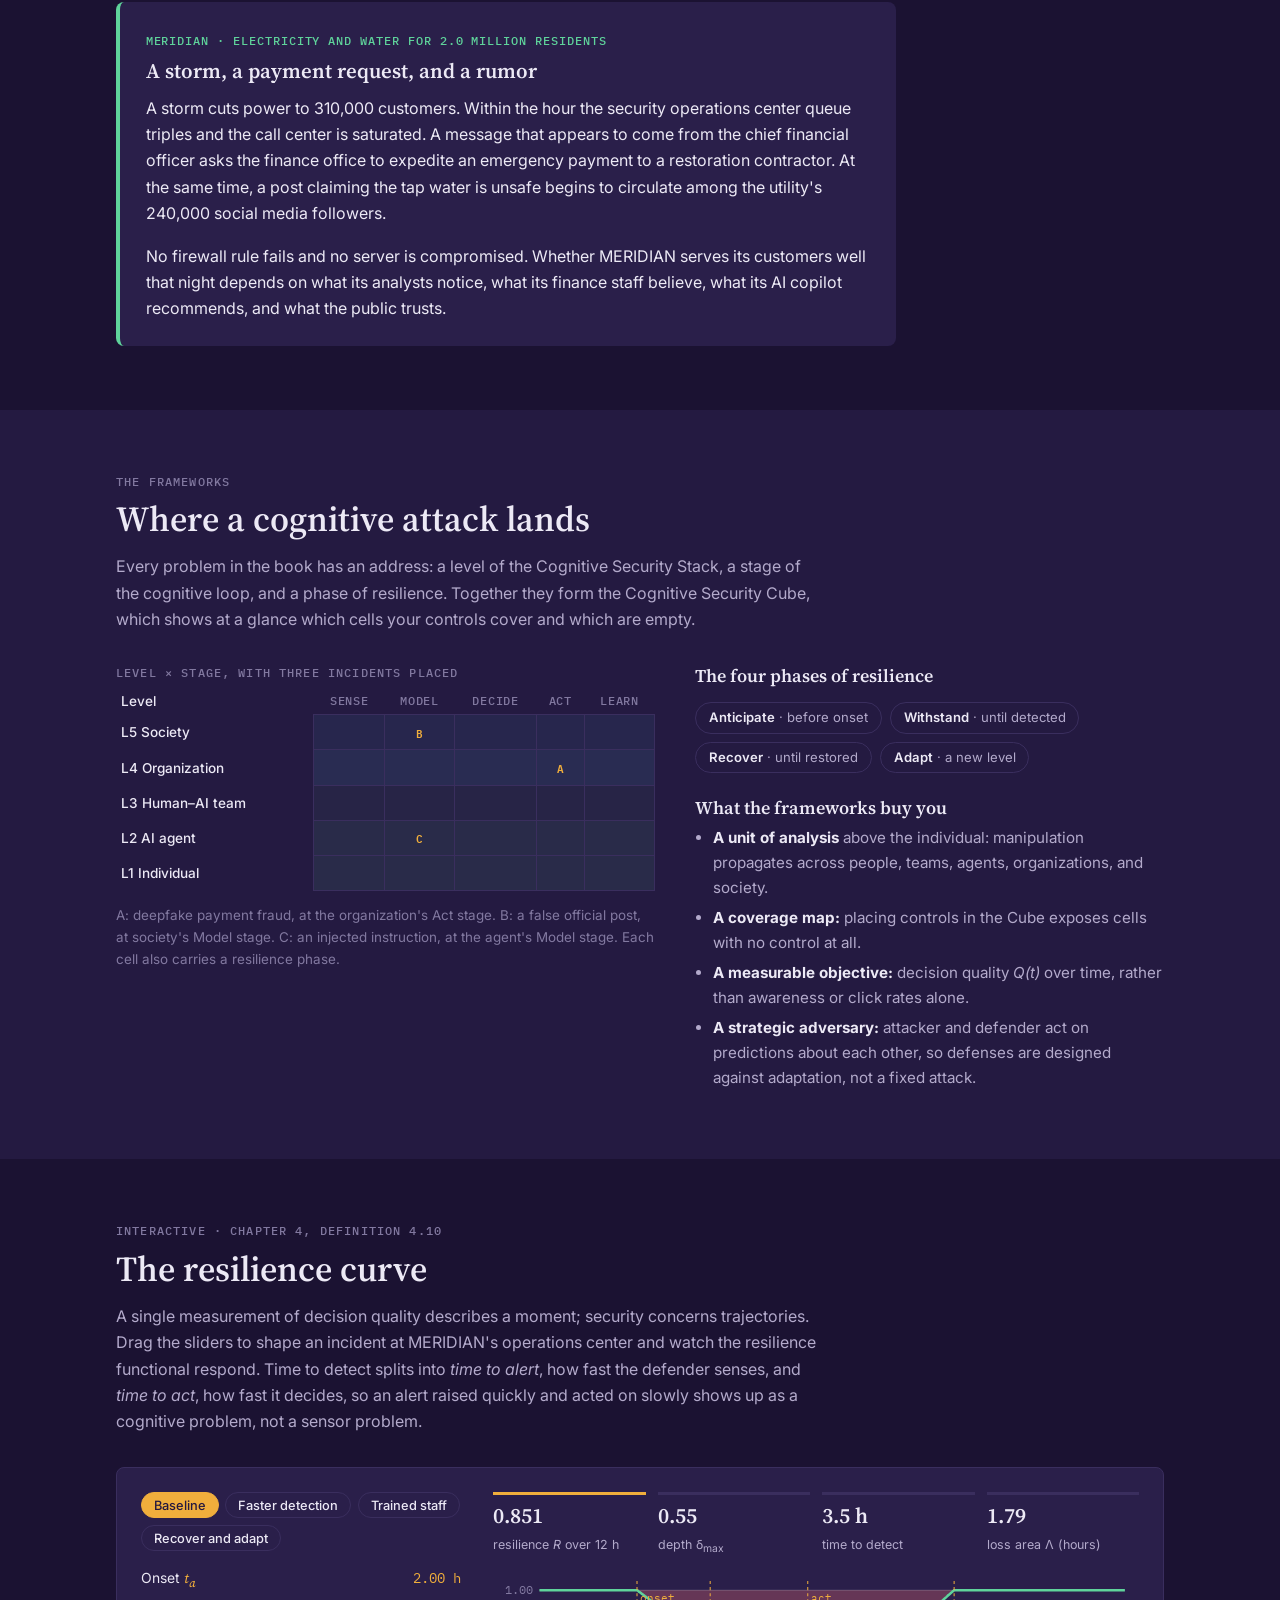
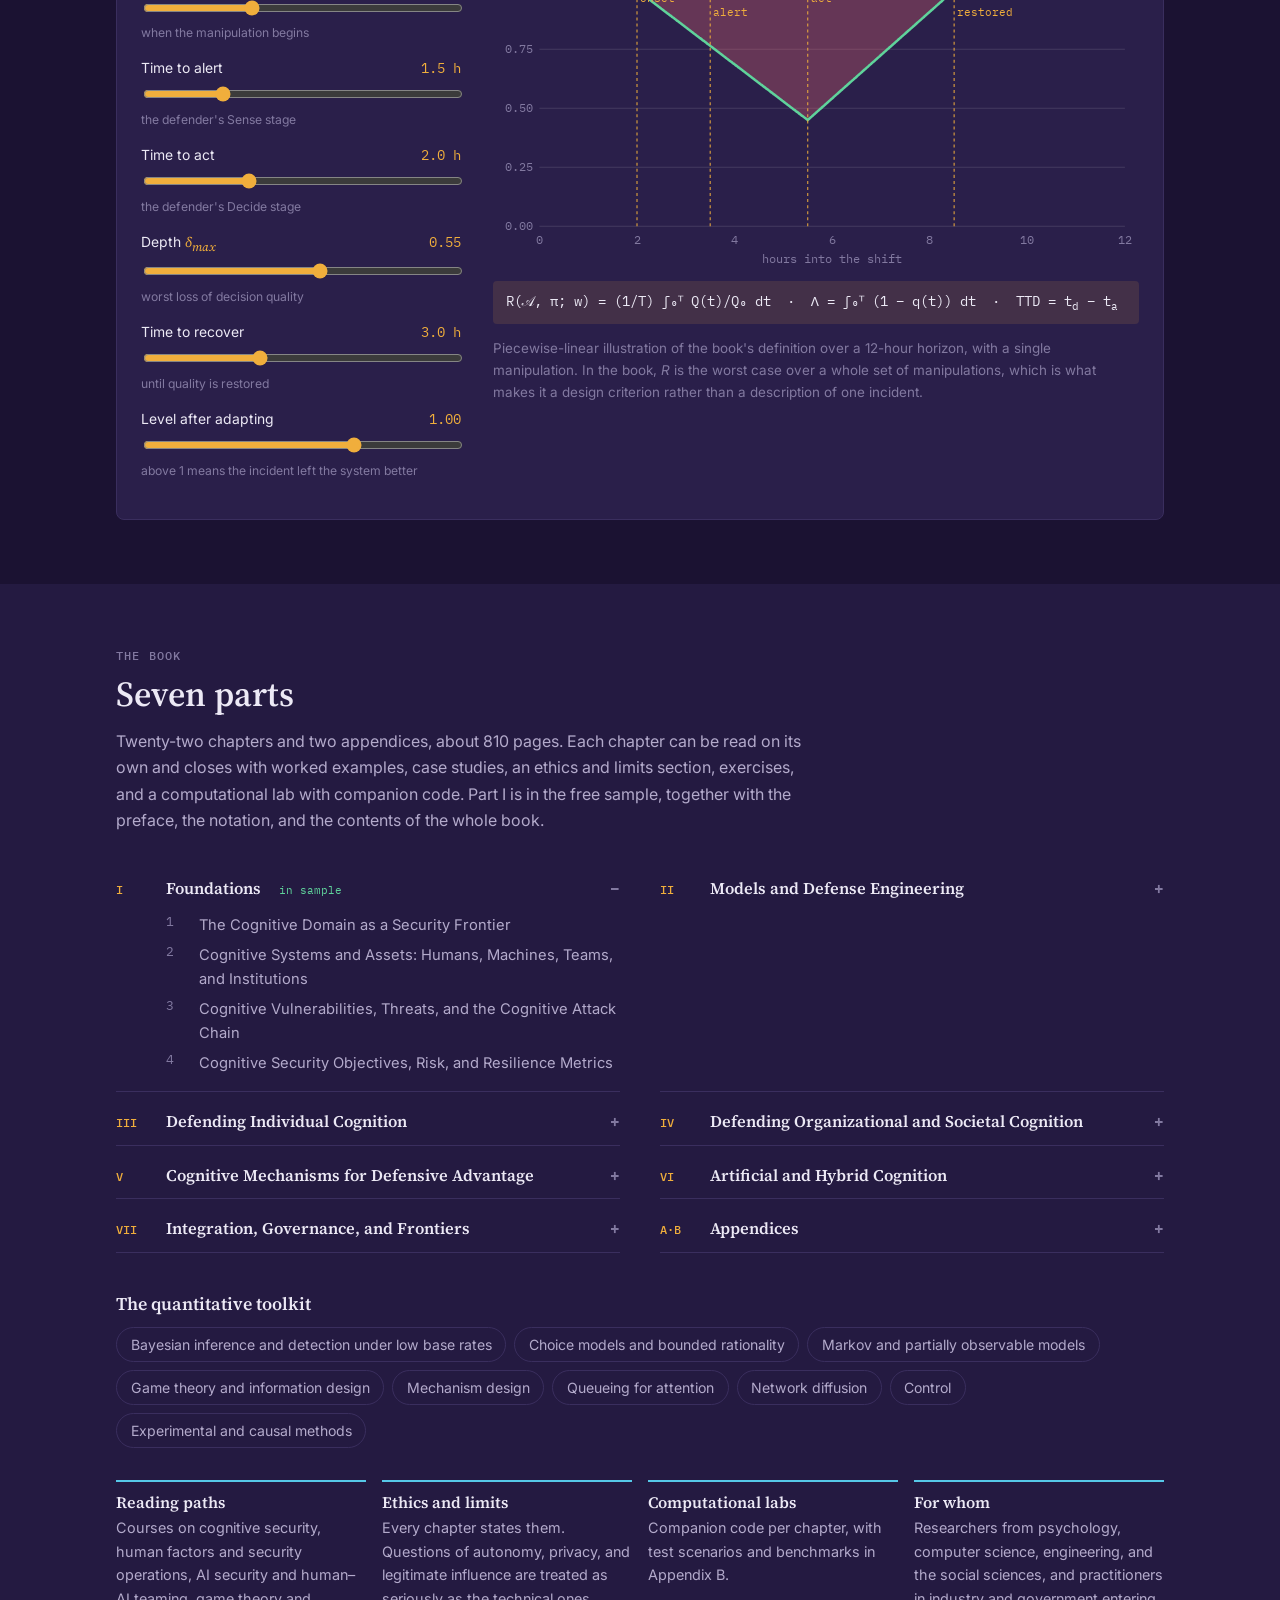
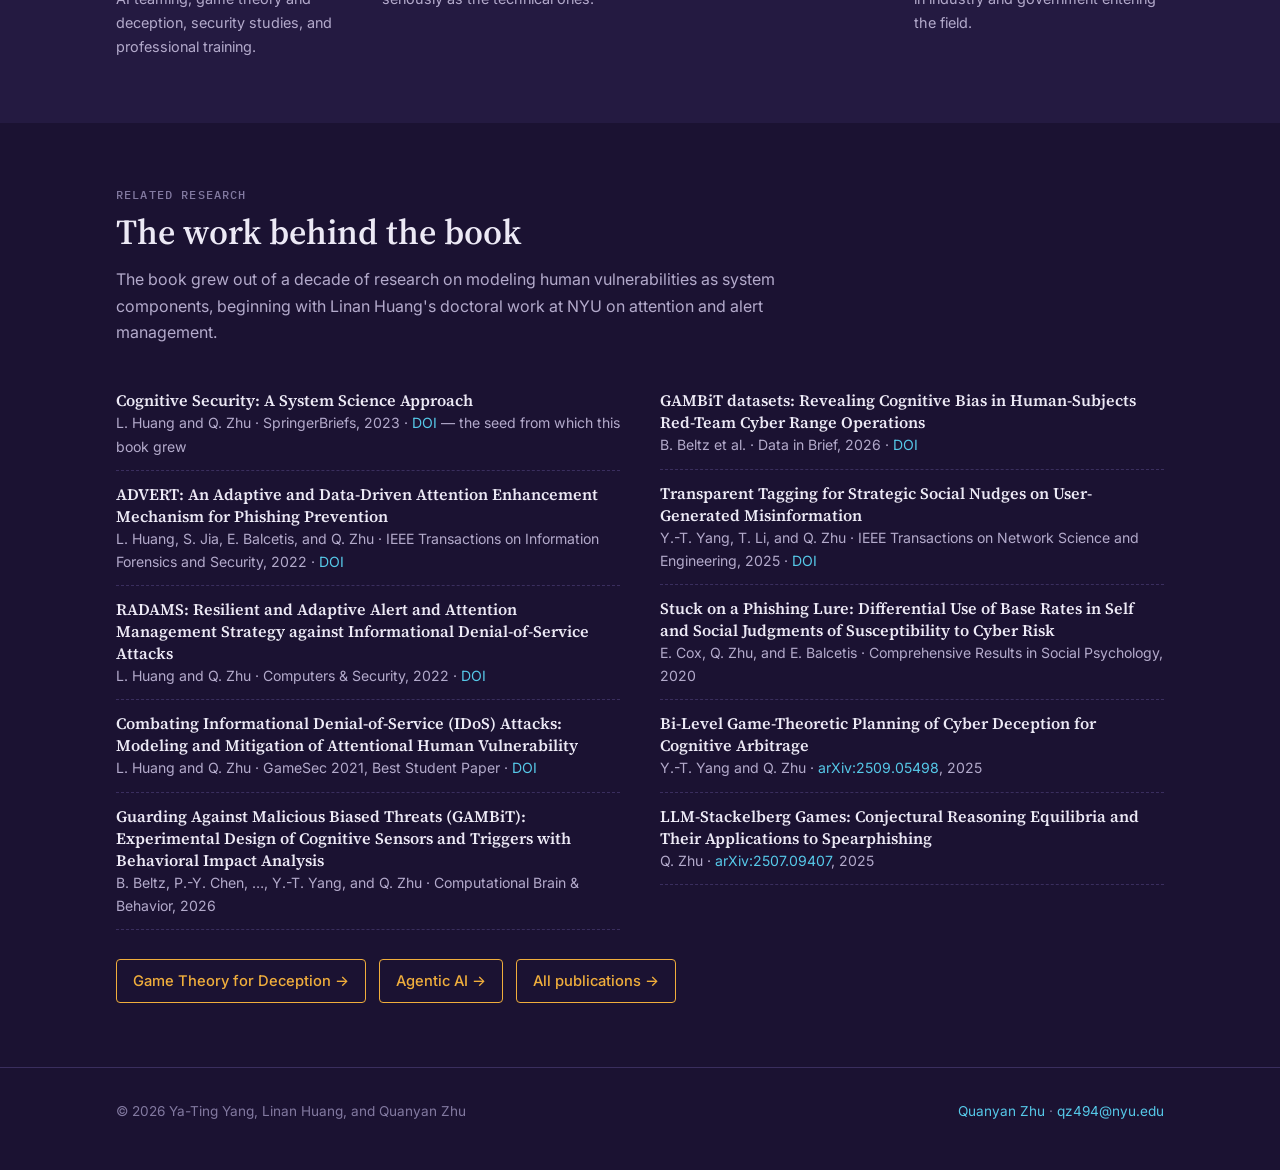
==== commit 222640e2: "Update Cognitive Security sample (156 pages, full contents) and list all 22 chapters Co-Authored-By:" ====
--- a/cognitive-security/index.html
+++ b/cognitive-security/index.html
@@ -71,7 +71,8 @@
       <div class="facts">
         <div><b>7</b><span>parts</span></div>
         <div><b>5</b><span>levels, from individual to society</span></div>
-        <div><b>150</b><span>pages in the free sample</span></div>
+        <div><b>22</b><span>chapters</span></div>
+        <div><b>156</b><span>pages in the free sample</span></div>
       </div>
     </div>
     <a class="cover" href="../assets/books/cognitive-security-sample.pdf"><img src="../assets/books/cognitive-security-cover.png" alt="Cover of Cognitive Security by Ya-Ting Yang, Linan Huang and Quanyan Zhu" width="420" height="600"></a>
@@ -200,18 +201,51 @@
       <div class="sec-head">
         <span class="label">The book</span>
         <h2>Seven parts</h2>
-        <p>Each chapter can be read on its own and closes with worked examples, case studies, an ethics and limits section,
-          exercises, and a computational lab with companion code.</p>
-      </div>
-      <div class="parts">
-        <div class="part"><span class="n">I</span><div><h3>Foundations</h3><p>The conceptual frame: decision security, the Stack, the loop, the Cube, attack chains, and metrics for risk and resilience.</p></div></div>
-        <div class="part"><span class="n">II</span><div><h3>Models and defenses</h3><p>The modeling toolkit and the engineering of defenses built on it.</p></div></div>
-        <div class="part"><span class="n">III</span><div><h3>Individual cognition</h3><p>Attention, belief, risk perception, and bounded rationality as system components with inputs, outputs, and dynamics.</p></div></div>
-        <div class="part"><span class="n">IV</span><div><h3>Organizational and societal cognition</h3><p>Teams, institutions, and publics: how manipulation propagates and how collective decisions degrade.</p></div></div>
-        <div class="part"><span class="n">V</span><div><h3>Cognition for defense</h3><p>Turning cognitive mechanisms to defensive advantage, including deception used by defenders.</p></div></div>
-        <div class="part"><span class="n">VI</span><div><h3>Artificial and hybrid cognition</h3><p>AI agents and human–AI teams, closing with humans and AI in the control loop of cyber-physical systems.</p></div></div>
-        <div class="part"><span class="n">VII</span><div><h3>Evaluation, governance, frontiers</h3><p>How claims about people are tested, how the field should be governed, and what remains open.</p></div></div>
-        <div class="part"><span class="n">A·B</span><div><h3>Appendices</h3><p>Frameworks, standards, and terms; test scenarios and benchmarks, including benchmarks for agentic AI, for reproducible evaluation.</p></div></div>
+        <p>Twenty-two chapters and two appendices, about 810 pages. Each chapter can be read on its own and closes with
+          worked examples, case studies, an ethics and limits section, exercises, and a computational lab with companion
+          code. Part I is in the free sample, together with the preface, the notation, and the contents of the whole book.</p>
+      </div>
+      <div class="toc">
+        <details open><summary><span class="pn">I</span>Foundations<span class='in-sample'>in sample</span></summary><ol>
+          <li><span class="c">1</span><span>The Cognitive Domain as a Security Frontier</span></li>
+          <li><span class="c">2</span><span>Cognitive Systems and Assets: Humans, Machines, Teams, and Institutions</span></li>
+          <li><span class="c">3</span><span>Cognitive Vulnerabilities, Threats, and the Cognitive Attack Chain</span></li>
+          <li><span class="c">4</span><span>Cognitive Security Objectives, Risk, and Resilience Metrics</span></li>
+        </ol></details>
+        <details><summary><span class="pn">II</span>Models and Defense Engineering</summary><ol>
+          <li><span class="c">5</span><span>System-Theoretic Models of Cognition</span></li>
+          <li><span class="c">6</span><span>Games, Bounded Rationality, and Information Design</span></li>
+          <li><span class="c">7</span><span>Cognitive Defense Engineering: Mechanisms, Controls, and Risk Management</span></li>
+        </ol></details>
+        <details><summary><span class="pn">III</span>Defending Individual Cognition</summary><ol>
+          <li><span class="c">8</span><span>Social Engineering, Phishing, and Cognitive Fraud</span></li>
+          <li><span class="c">9</span><span>Defending Against Inattention and Vigilance Attacks</span></li>
+          <li><span class="c">10</span><span>Defending Against Attentional Denial-of-Service Attacks</span></li>
+          <li><span class="c">11</span><span>Cognitive Resilience: Inoculation, Metacognition, and Recovery</span></li>
+        </ol></details>
+        <details><summary><span class="pn">IV</span>Defending Organizational and Societal Cognition</summary><ol>
+          <li><span class="c">12</span><span>Insider Threats and Organizational Decision Integrity Through Mechanism Design</span></li>
+          <li><span class="c">13</span><span>Misinformation, Disinformation, and Platform Manipulation</span></li>
+          <li><span class="c">14</span><span>Information Operations and Cognitive Warfare</span></li>
+        </ol></details>
+        <details><summary><span class="pn">V</span>Cognitive Mechanisms for Defensive Advantage</summary><ol>
+          <li><span class="c">15</span><span>Cognitive Triggers, Indicators, and Sensors</span></li>
+          <li><span class="c">16</span><span>Cognitive-Aware Cyber Deception</span></li>
+        </ol></details>
+        <details><summary><span class="pn">VI</span>Artificial and Hybrid Cognition</summary><ol>
+          <li><span class="c">17</span><span>AI-Enabled Cognitive Attacks and Deception</span></li>
+          <li><span class="c">18</span><span>Cognitive Vulnerabilities of AI and Agentic Systems</span></li>
+          <li><span class="c">19</span><span>Bilateral Human-AI Cognitive Security</span></li>
+          <li><span class="c">20</span><span>Cognitive-Cyber-Physical Security: Humans and AI in the Control Loop</span></li>
+        </ol></details>
+        <details><summary><span class="pn">VII</span>Integration, Governance, and Frontiers</summary><ol>
+          <li><span class="c">21</span><span>Evaluation, Red Teaming, Cognitive Digital Twins, and Case Studies</span></li>
+          <li><span class="c">22</span><span>Ethics, Law, Governance, and Research Frontiers</span></li>
+        </ol></details>
+        <details><summary><span class="pn">A·B</span>Appendices</summary><ol>
+          <li><span class="c">A</span><span>Frameworks, Standards, and Glossary</span></li>
+          <li><span class="c">B</span><span>Test Case Scenarios and Agentic AI Benchmarks</span></li>
+        </ol></details>
       </div>
 
       <h3 style="margin:2.5rem 0 .8rem">The quantitative toolkit</h3>
--- a/cognitive-security/style.css
+++ b/cognitive-security/style.css
@@ -158,3 +158,17 @@
   section { padding: 3rem 0; }
 }
 @media (max-width: 520px) { .nav .links { margin-left: 0; gap: .8rem; } }
+
+/* Contents */
+.toc { display: grid; grid-template-columns: repeat(2, 1fr); gap: .4rem 2.5rem; }
+.toc details { border-bottom: 1px solid var(--rule); padding: .6rem 0; }
+.toc summary { cursor: pointer; font-family: var(--serif); font-weight: 600; font-size: 1.02rem; list-style: none; display: flex; gap: .7rem; align-items: baseline; }
+.toc summary::-webkit-details-marker { display: none; }
+.toc summary .pn { font: 500 .78rem var(--mono); color: var(--gold); min-width: 2.4rem; }
+.toc summary::after { content: "+"; margin-left: auto; color: var(--faint); font-family: var(--mono); }
+.toc details[open] summary::after { content: "−"; }
+.toc ol { margin: .5rem 0 .2rem 3.1rem; padding: 0; list-style: none; font-size: .92rem; }
+.toc ol li { padding: .18rem 0; display: flex; gap: .6rem; color: var(--muted); }
+.toc ol li .c { font: .8rem var(--mono); color: var(--faint); min-width: 1.5rem; }
+.toc .in-sample { font: .7rem var(--mono); color: var(--human); margin-left: .45rem; }
+@media (max-width: 880px) { .toc { grid-template-columns: 1fr; } }
